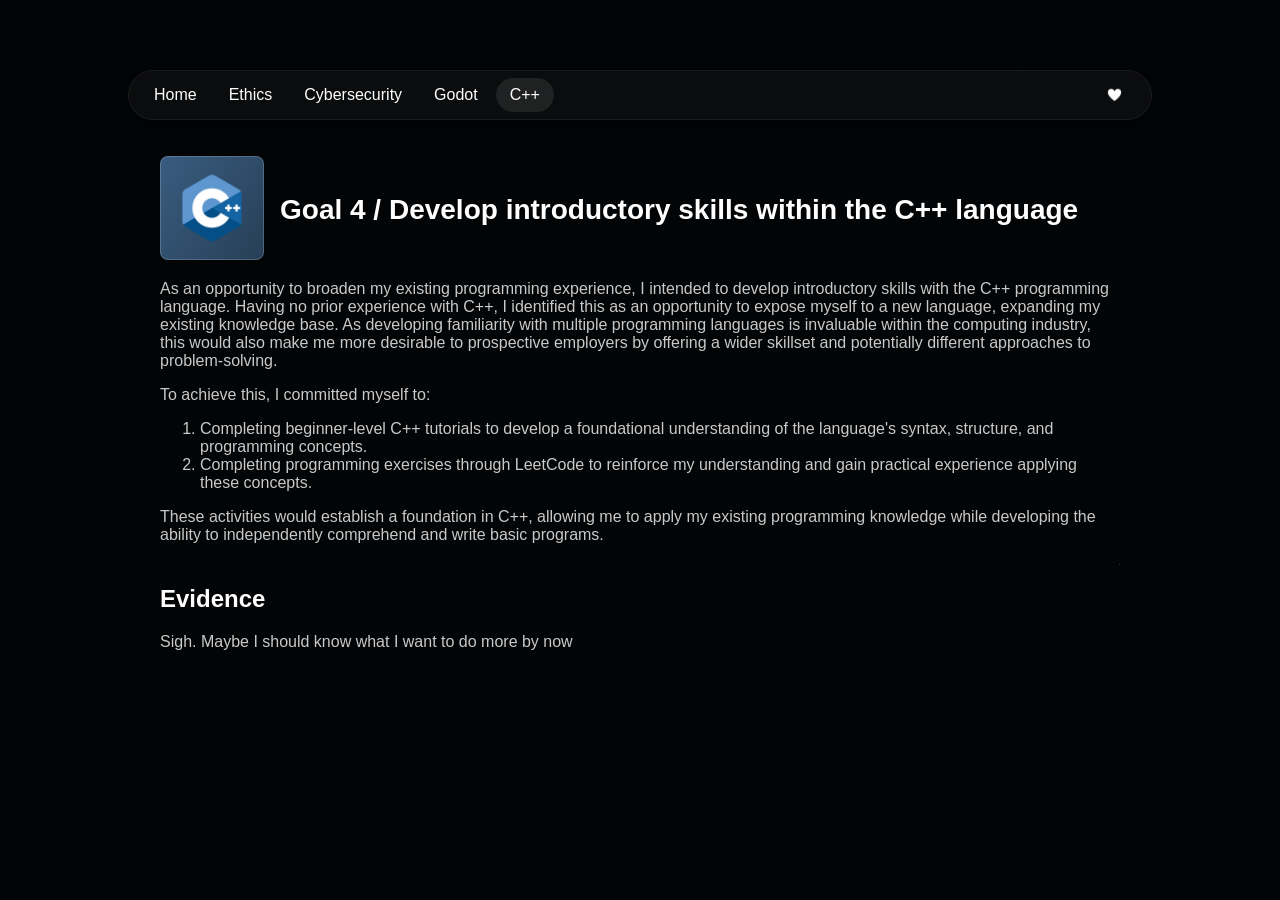
==== cpp.html @ a12788d6 "EVERYTHING" ====
<!DOCTYPE html>

<html>
    <head>
        <title>Goal 1 / Ethics</title>
        <link rel="icon" type="image/x-icon" href="images/favicon.ico">
        <link rel="stylesheet" href="websystems.css">
    </head>

    <body>

        <header>
            <div class="topgrad"></div>

            <div class="navbar">
                <div class="left">
                    <a href="index.html">Home</a>
                    <a href="ethics.html">Ethics</a>
                    <a href="cybersecurity.html">Cybersecurity</a>
                    <a href="godot.html">Godot</a>
                    <a class="active" href="cpp.html">C++</a>             
                </div>
                
                <div class="right">
                    <a style="float:right; color:transparent; text-shadow:0 0 0 white; font-size:12px;" href="https://www.youtube.com/watch?v=dQw4w9WgXcQ">❤️</a>
                </div>
            </div> 
        </header>

        <goal>
            <div class="goal">
                <div>
                    <img style="background: linear-gradient(125deg,rgba(94, 151, 208, .6) 0%, rgba(94, 151, 208, .4) 100%);" src="images/cpp.png" alt="tony tony chopper drinking coffee." class="goalpic"/>
                </div>
                    <p class="goalname primary">Goal 4 / Develop introductory skills within the C++ language</p>                  
            </div>
            <p>As an opportunity to broaden my existing programming experience, I intended to develop introductory skills with the C++ programming language. Having no prior experience with C++, I identified this as an opportunity to expose myself to a new language, expanding my existing knowledge base. As developing familiarity with multiple programming languages is invaluable within the computing industry, this would also make me more desirable to prospective employers by offering a wider skillset and potentially different approaches to problem-solving.</p>
            <p>To achieve this, I committed myself to:</p>
            <ol>
                <li>Completing beginner-level C++ tutorials to develop a foundational understanding of the language's syntax, structure, and programming concepts.</li>
                <li>Completing programming exercises through LeetCode to reinforce my understanding and gain practical experience applying these concepts.</li>
            </ol>
            <p>These activities would establish a foundation in C++, allowing me to apply my existing programming knowledge while developing the ability to independently comprehend and write basic programs.</p>
        </goal>

        <hr class="seperator">

        <about>
            <h2 class="primary">Evidence</h2>
            <p>Sigh. Maybe I should know what I want to do more by now</p>
        </about>



    </body>
</html>
---- websystems.css ----
/* 
CSS classes [5/5]
CSS id [0/1]
div [1/1]
span [0/1]
table [0/1]
list [0/1]
image [1/1]
*/

body {background-color:#020406;margin:140px auto;padding-left:min(16px);padding-right:min(16px);max-width:960px;color:#C9C9C9;font-family:Helvetica,sans-serif}
img {border-radius:8px;outline:1px solid #ffffff30;outline-offset:-1px;}
h1 {margin-top:32px;padding-top:16px;}
h3 {color:#fefefe;}
a {text-decoration:none;color:#C9C9C9;}


.primary {color:#fefefe;font-family:Helvetica,sans-serif;}
.tertiary {color:#898989;font-family:Helvetica,sans-serif}

.topgrad {position:fixed;top:0;left:0;width:100%;height:140px;z-index:1;background:linear-gradient(to bottom,#020406 0%,#020406f2 20%,#020406cc 40%,#02040680 60%,#02040640 75%,#02040610 90%,transparent 100%);pointer-events:none;}

/* NAVBAR */

.navbar {top:70px;position:fixed;width:calc(100% - 40px);max-width:1000px;left:50%;transform:translateX(-50%);display:flex;align-items:center;justify-content:space-between;overflow:hidden;border-radius:50px;outline:1px solid #28282890;outline-offset:-1px;background-color:#14141490;padding:8px 12px;backdrop-filter:blur(10px);box-shadow:0 2px 4px 0 #00000020;z-index:2;}

.navbar i {float:left;text-align:center;text-decoration:none;color:#fefefe;font-weight:500;padding:8px 14px;margin-right:4px;}
.navbar a {float:left;text-align:center;text-decoration:none;color:#fefefe;font-weight:500;padding:8px 14px;margin-right:4px;transition:0.3s;font-family:Helvetica,sans-serif}
.navbar a:hover {background-color:#fefefe10;border-radius:50px;}
.navbar a:active {background-color:#fefefe16;border-radius:50px;position:relative;top:1px;}

.left, .right {display:flex;align-items:center;}

.left a {padding:8px 14px;text-decoration:none;margin-right:4px;}
.right a {color:#fefefe;padding:8px 14px;}

.active {background-color:#fefefe16;border-radius:50px;}
.active:hover {background-color:#fefefe16;border-radius:50px;}

/* PROFILE */

.profile {display:flex;}

.pfp {width:42px;height:auto;border-radius:100%;outline:1px solid #ffffff30;outline-offset:-1px;}

.name {font-size:28px;font-weight:700;font-family:Helvetica,sans-serif;margin:0;align-self:center;margin:0 16px;top:0px;}

.about {font-family:Helvetica,sans-serif;font-size:16px;margin:10px 0;}


/* GOAL */
.goal {display:flex;padding-top:16px;}

.goalpic {width:74px;height:auto;;outline:1px solid #ffffff30;outline-offset:-1px;padding:15px;}
.goalname {font-size:28px;font-weight:700;font-family:Helvetica,sans-serif;margin:0;align-self:center;margin:0 16px;top:0px;}

/* BUTTON */
/* Style buttons */
.btn {
  background-color: #040808;
  border: none;
  outline:1px solid #141414;
  border-radius:8px;
  font-size: 16px;
  color:#fefefe;font-weight:500;
  padding:16px 26px;
  margin-right: 10px;
  margin-right: 10px;
  display: inline-block;
}

/* Darker background on mouse-over */


.btn:hover {background-color:#14141480;}
.btn:active {background-color:#141414;position:relative;top:1px;}




/* GALLERY */
.gallery {display:grid;grid-template-columns:repeat(3,1fr);gap:12px;}

.gallery img {width:100%;object-fit:cover;display:block;border-radius:12px;}

@media (max-width:700px){.gallery {grid-template-columns:repeat(2,1fr);}}
@media (max-width:480px){.gallery {grid-template-columns:1fr;}}

hr {
  display: block;
  margin-top: 0.5em;
  margin-bottom: 0.5em;
  margin-left: auto;
  margin-right: auto;
  border-style: inset;
  border-width: 1px;
  border-color: #1b1c1c;
   border-bottom: none;
   margin-top: 20px;
}



/* Albums */

.albums {display:grid;grid-template-columns:repeat(auto-fit,minmax(120px,1fr));gap:12px;}

.album {text-align:left;}

.album img {width:100%;border-radius:8px;}
.album b {display:block;font-weight:700;margin-top:10px;}
.album a {display:block;margin-top:2px;color:#898989;}

/* Education Grid */

.cards {display:grid;grid-template-columns:repeat(2,1fr);gap:12px;}

.card {border-radius:20px;padding:24px;border:1px solid #141414;background-color:#ffffff01;}

.card h2 {font-size:20px;margin:0;}
.card ul {margin:0;padding-left:18px;}

@media (max-width:700px){.cards {grid-template-columns:1fr;}}

/* Tables */

table {background-color:#ffffff01;width:100%;border-collapse:separate;border-spacing:0;overflow:hidden;}

th, td {border:1px solid #141414;background-color:#ffffff01;padding:8px 12px;}

th:not(:last-child), td:not(:last-child) {border-right:none;}

tr:not(:last-child) td {border-bottom:none;}

tr:first-child th:first-child {border-top-left-radius:12px;}

tr:first-child th:last-child {border-top-right-radius:12px;}

tr:last-child td:first-child {border-bottom-left-radius:12px;}

tr:last-child td:last-child {border-bottom-right-radius:12px;}
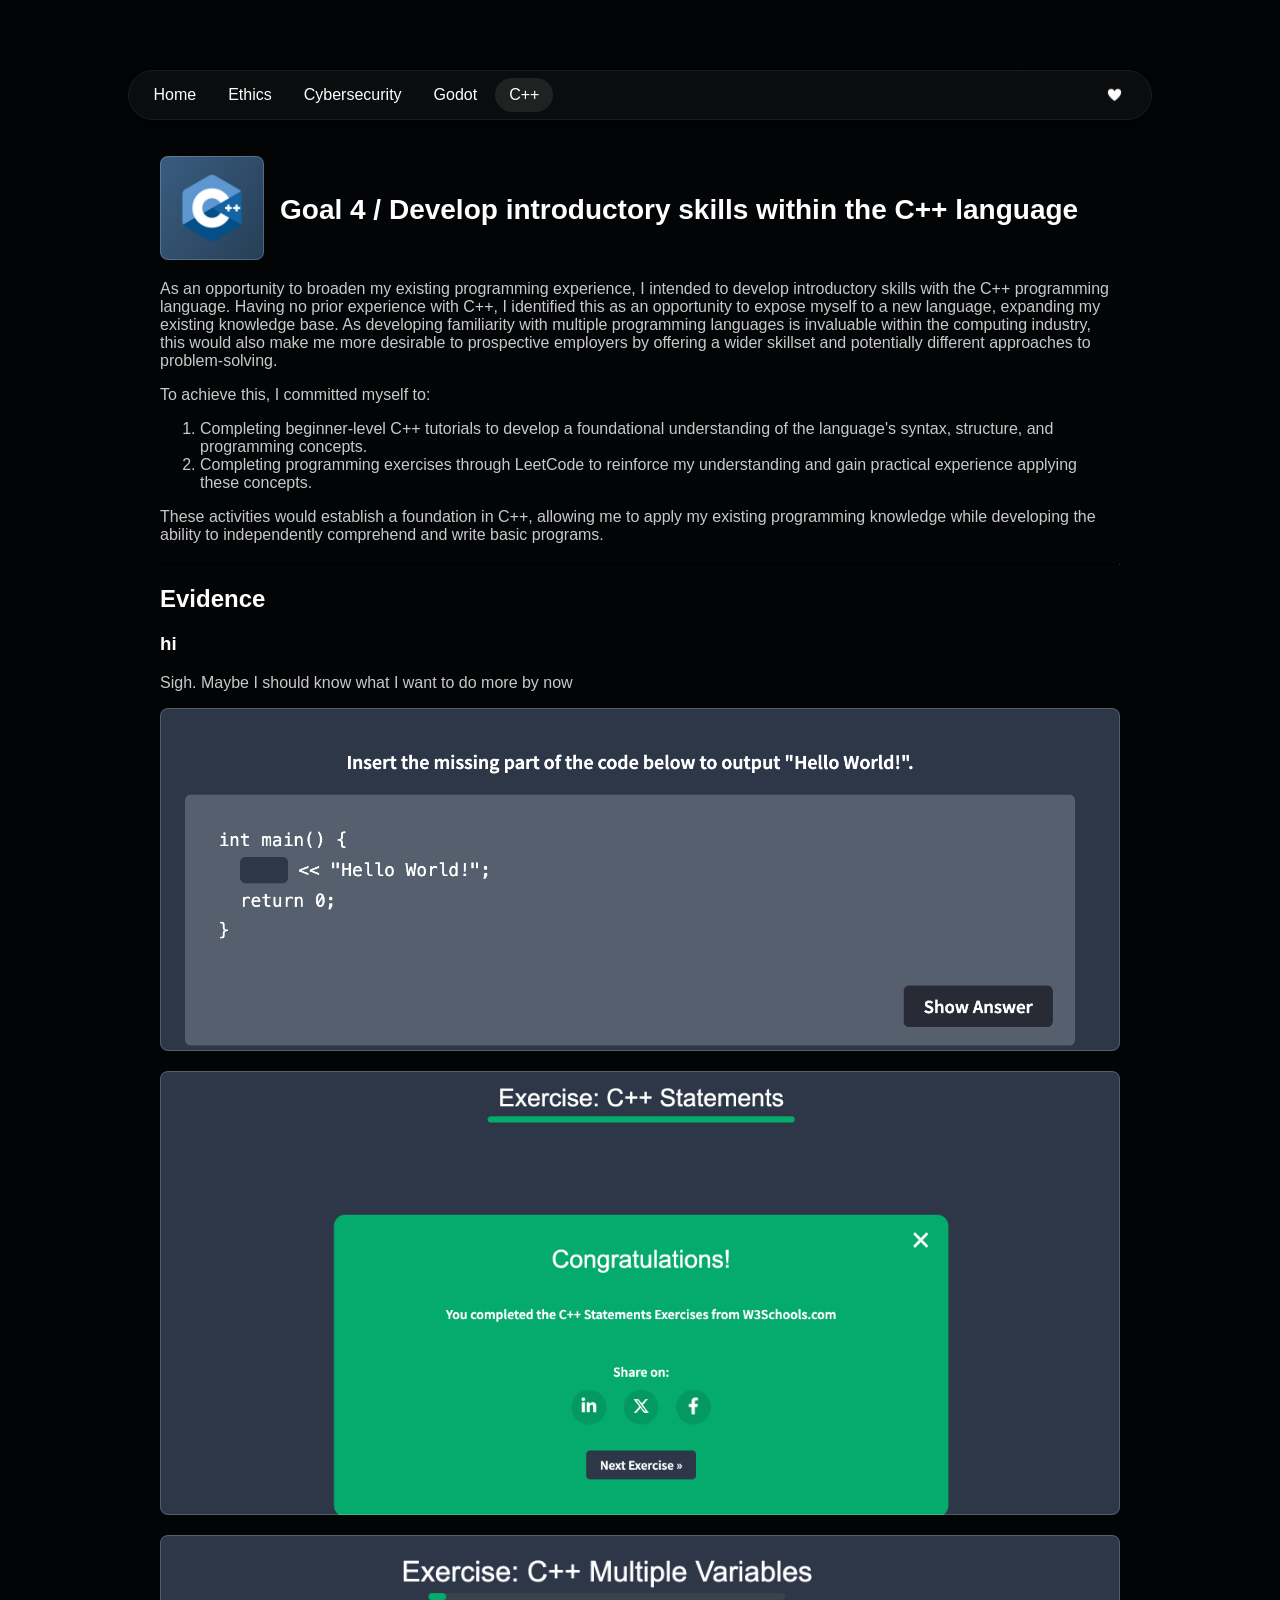
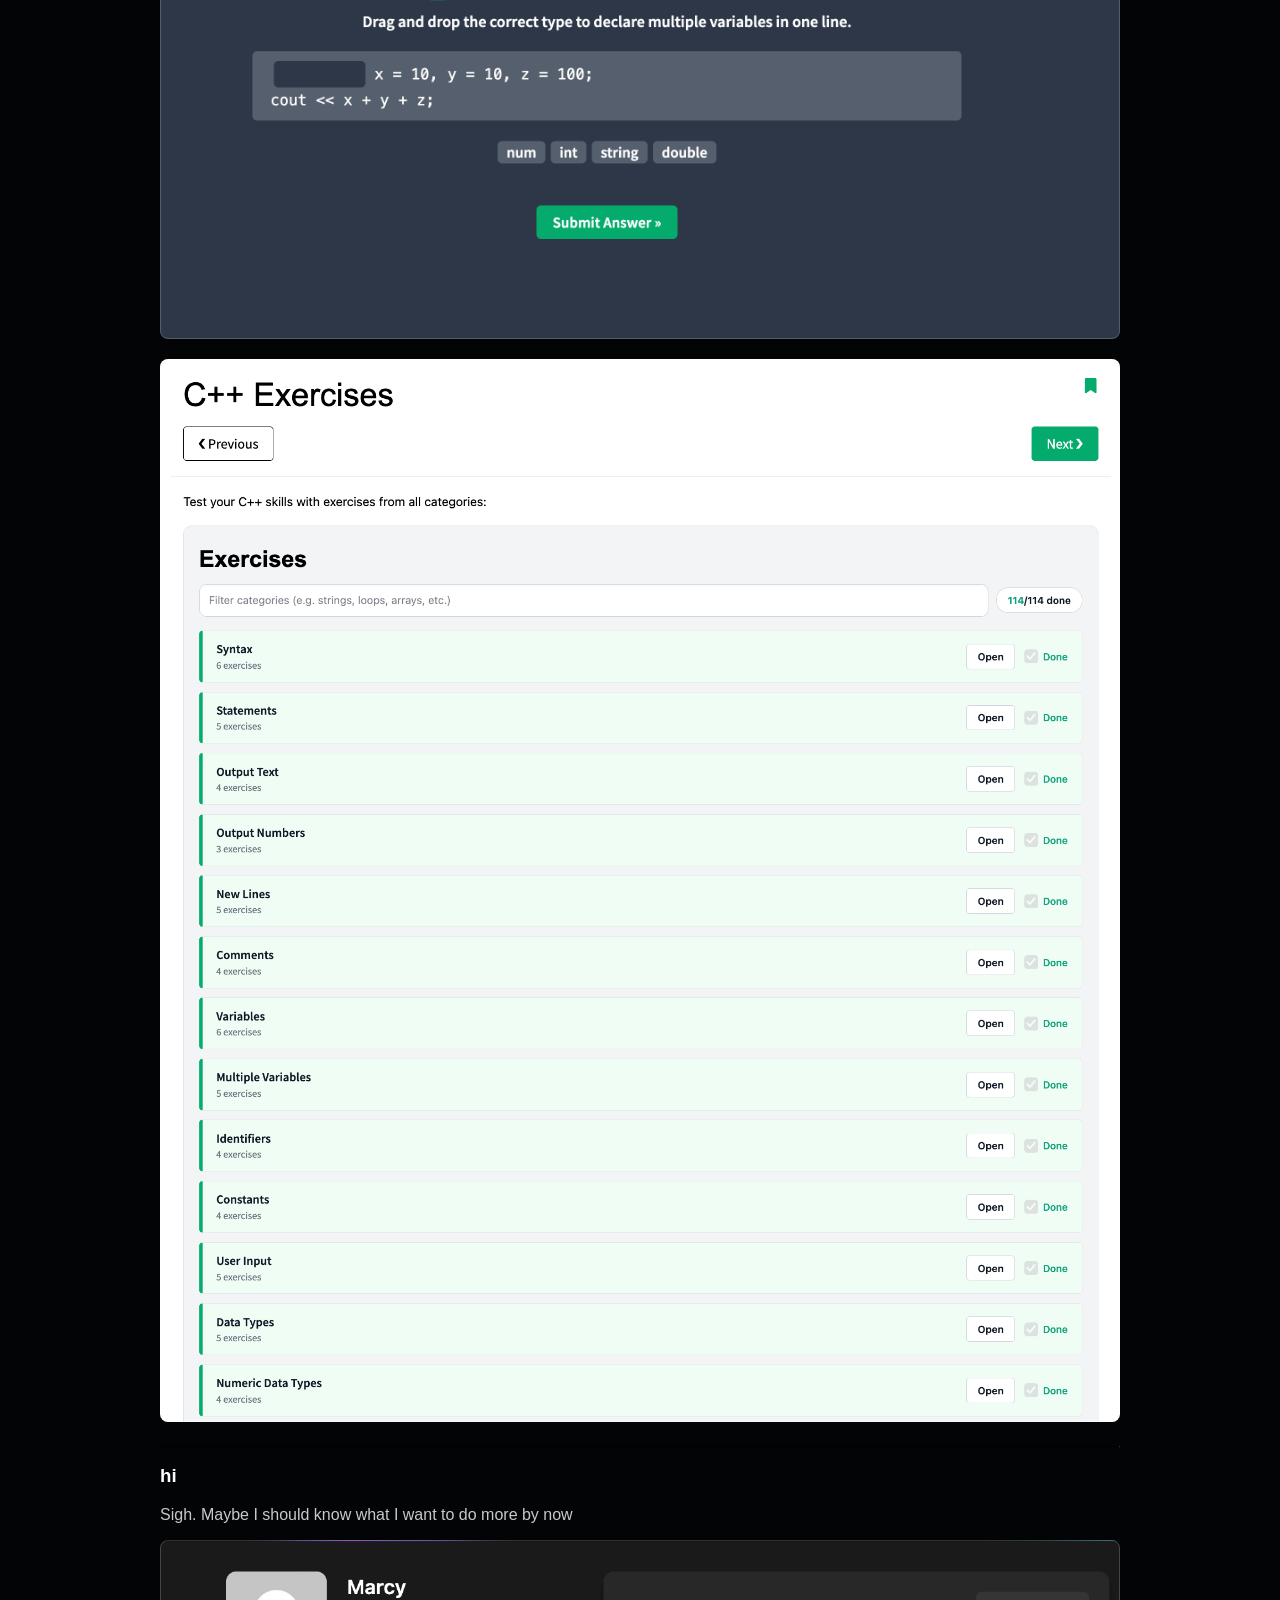
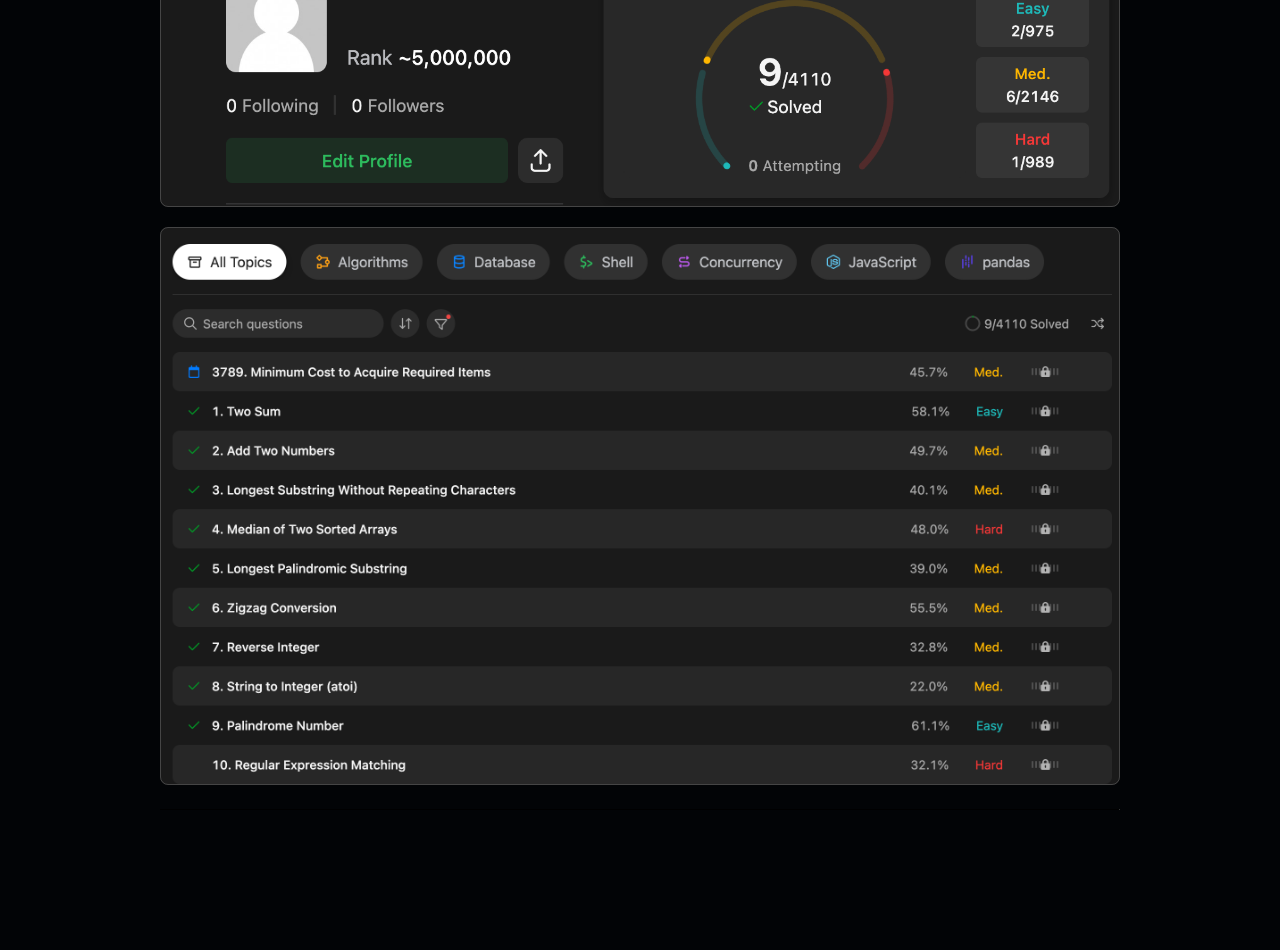
==== commit fd904226: "Evidence." ====
--- a/cpp.html
+++ b/cpp.html
@@ -47,7 +47,19 @@
 
         <about>
             <h2 class="primary">Evidence</h2>
+            <h3>hi</h3>
             <p>Sigh. Maybe I should know what I want to do more by now</p>
+            <img style="margin-bottom:16px;" class="ev" src="evidence/cpp/1.png" alt="">
+            <img style="margin-bottom:16px;" class="ev" src="evidence/cpp/2.png" alt="">
+            <img style="margin-bottom:16px;" class="ev" src="evidence/cpp/3.png" alt="">
+            <img class="ev" src="evidence/cpp/4.png" alt="">
+            <hr class="seperator">  
+
+            <h3>hi</h3>
+            <p>Sigh. Maybe I should know what I want to do more by now</p>
+            <img style="margin-bottom:16px;" class="ev" src="evidence/cpp/5.png" alt="">
+            <img class="ev" src="evidence/cpp/6.png" alt="">
+            <hr class="seperator">
         </about>
 
 
--- a/websystems.css
+++ b/websystems.css
@@ -14,6 +14,7 @@
 h3 {color:#fefefe;}
 a {text-decoration:none;color:#C9C9C9;}
 
+.ev {max-width: 100%;}
 
 .primary {color:#fefefe;font-family:Helvetica,sans-serif;}
 .tertiary {color:#898989;font-family:Helvetica,sans-serif}
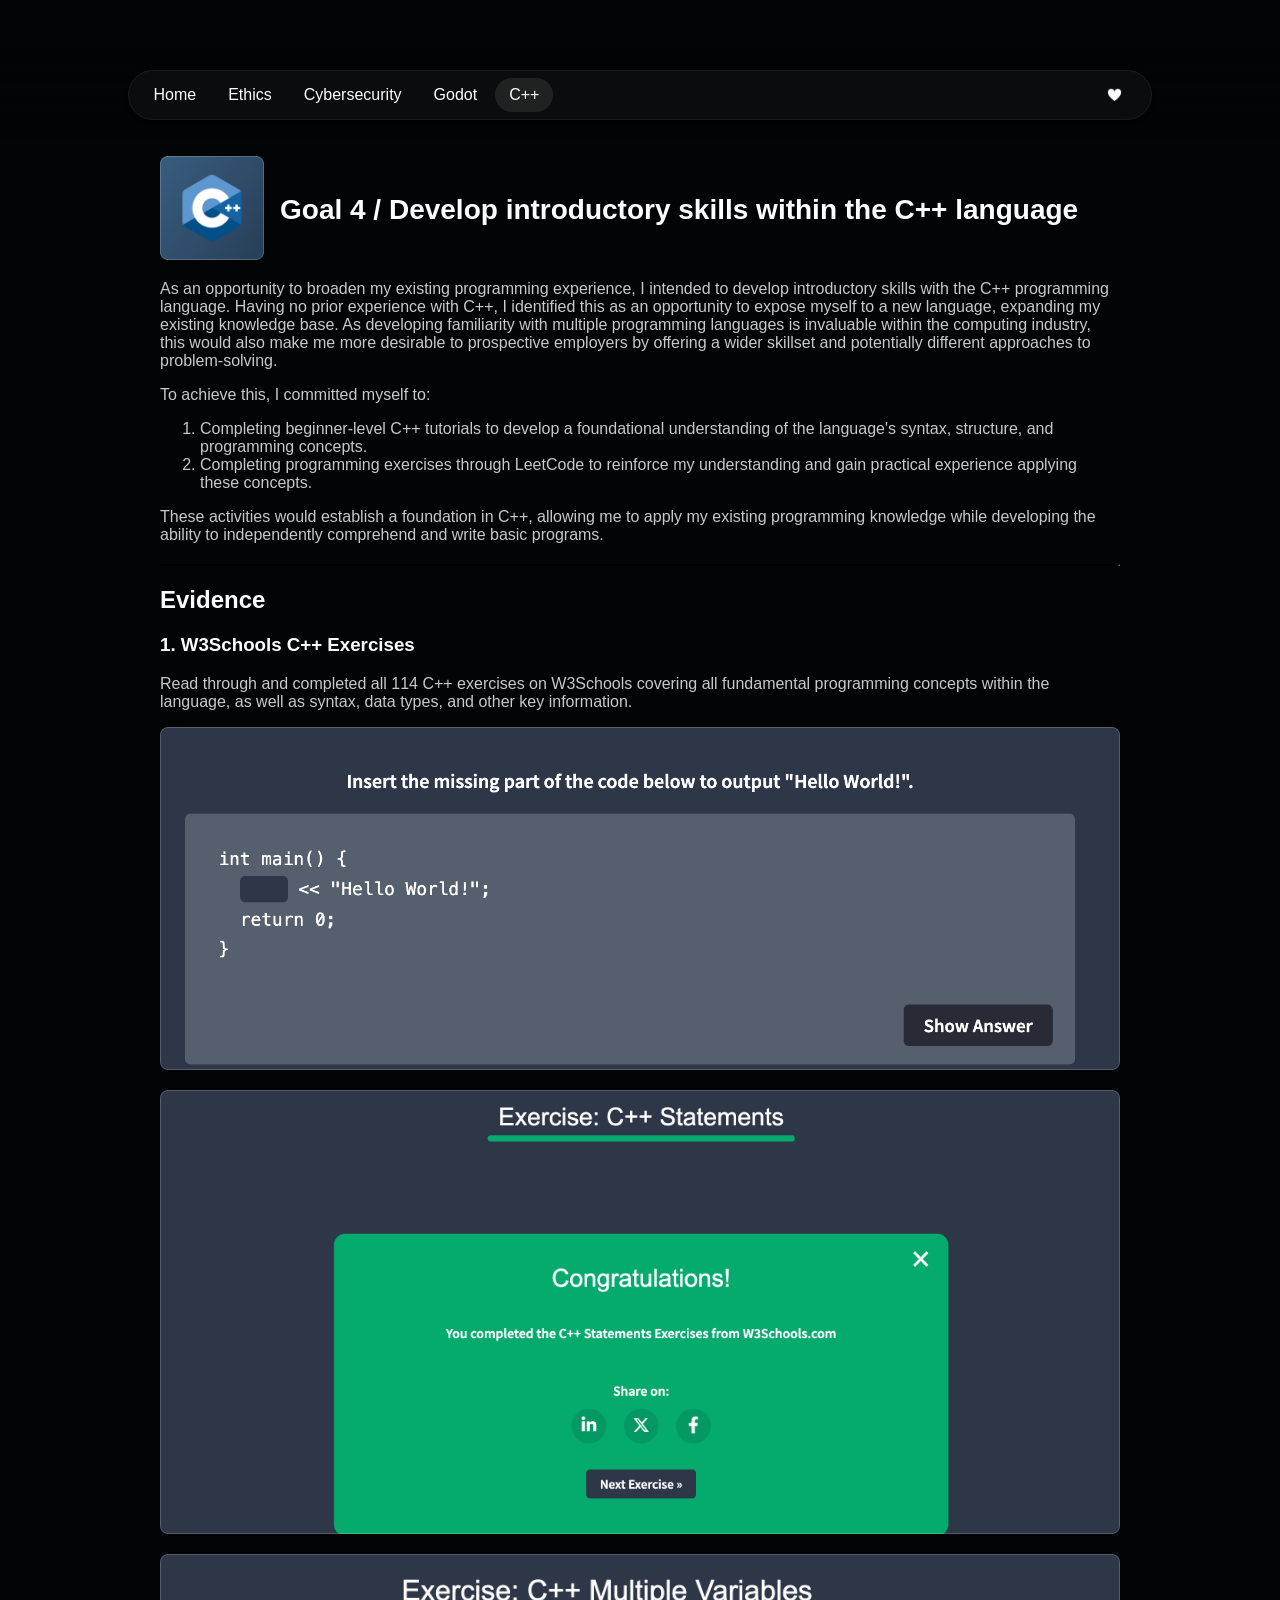
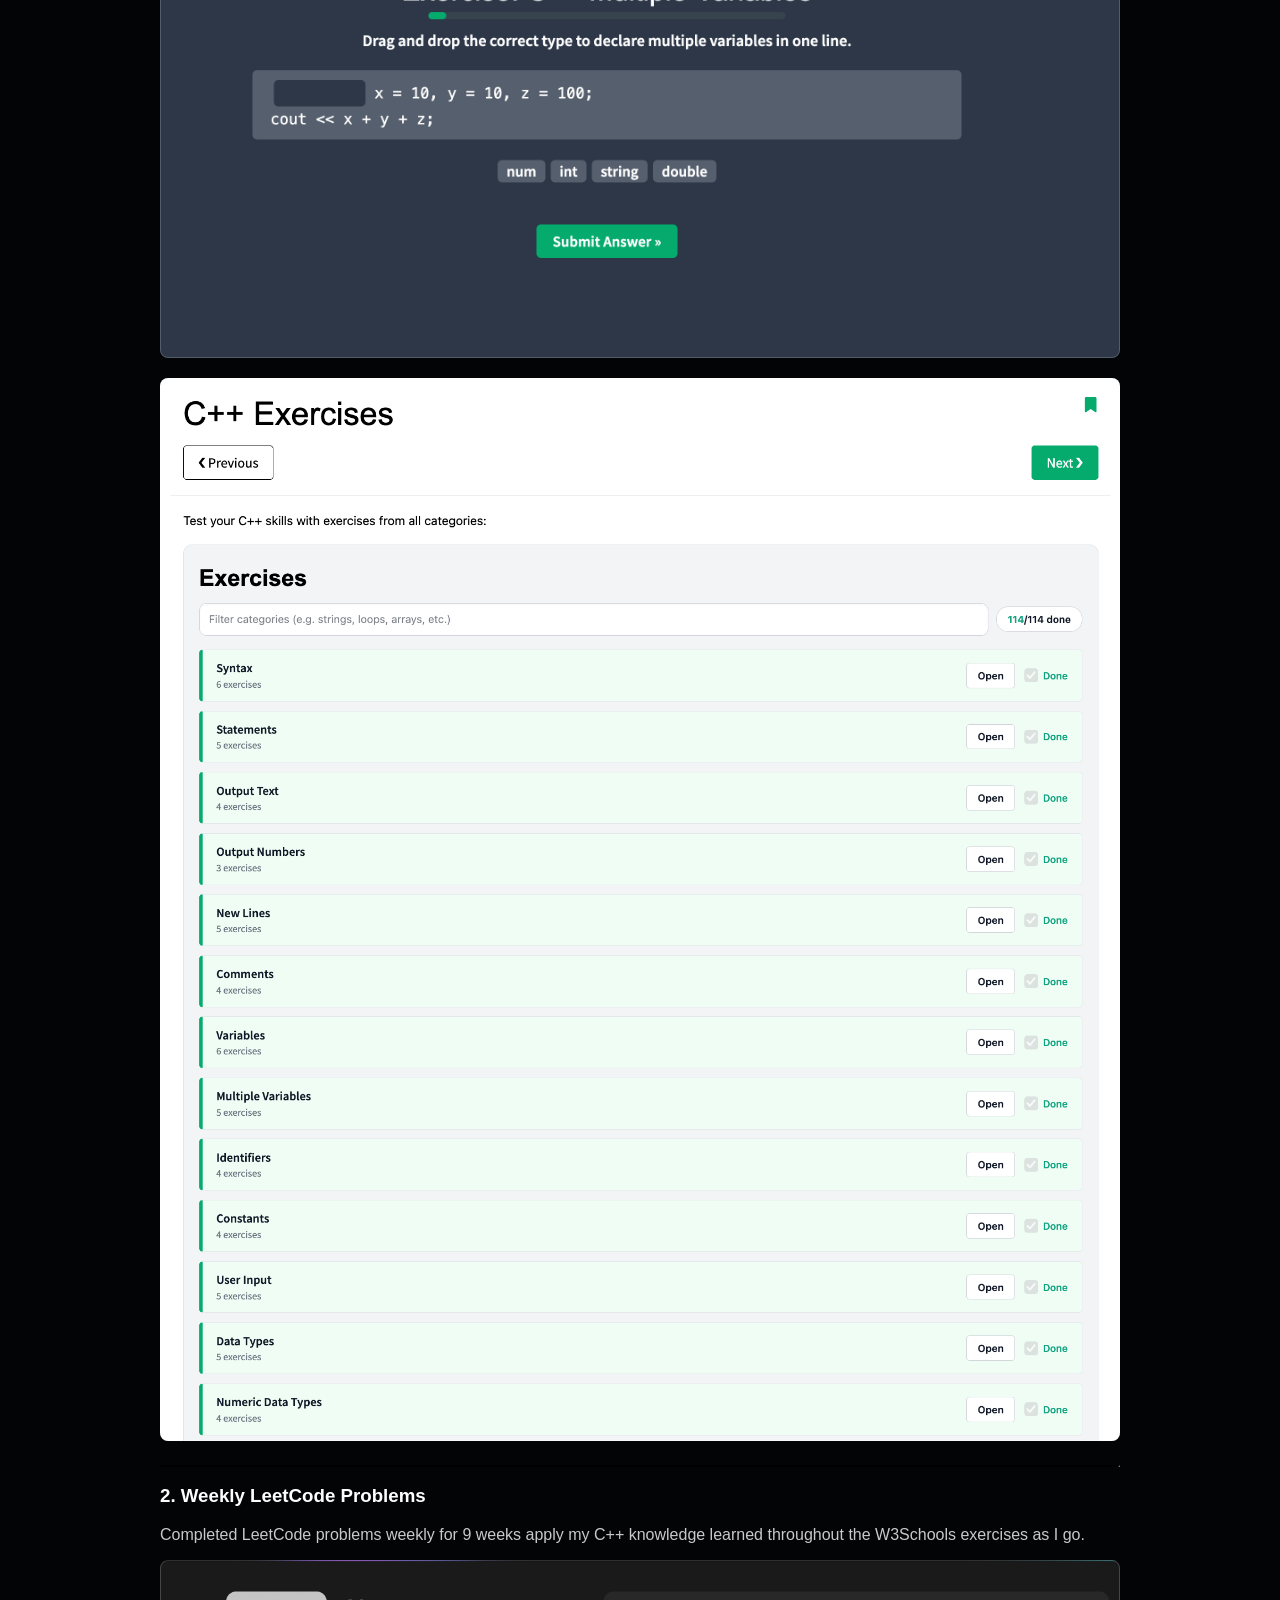
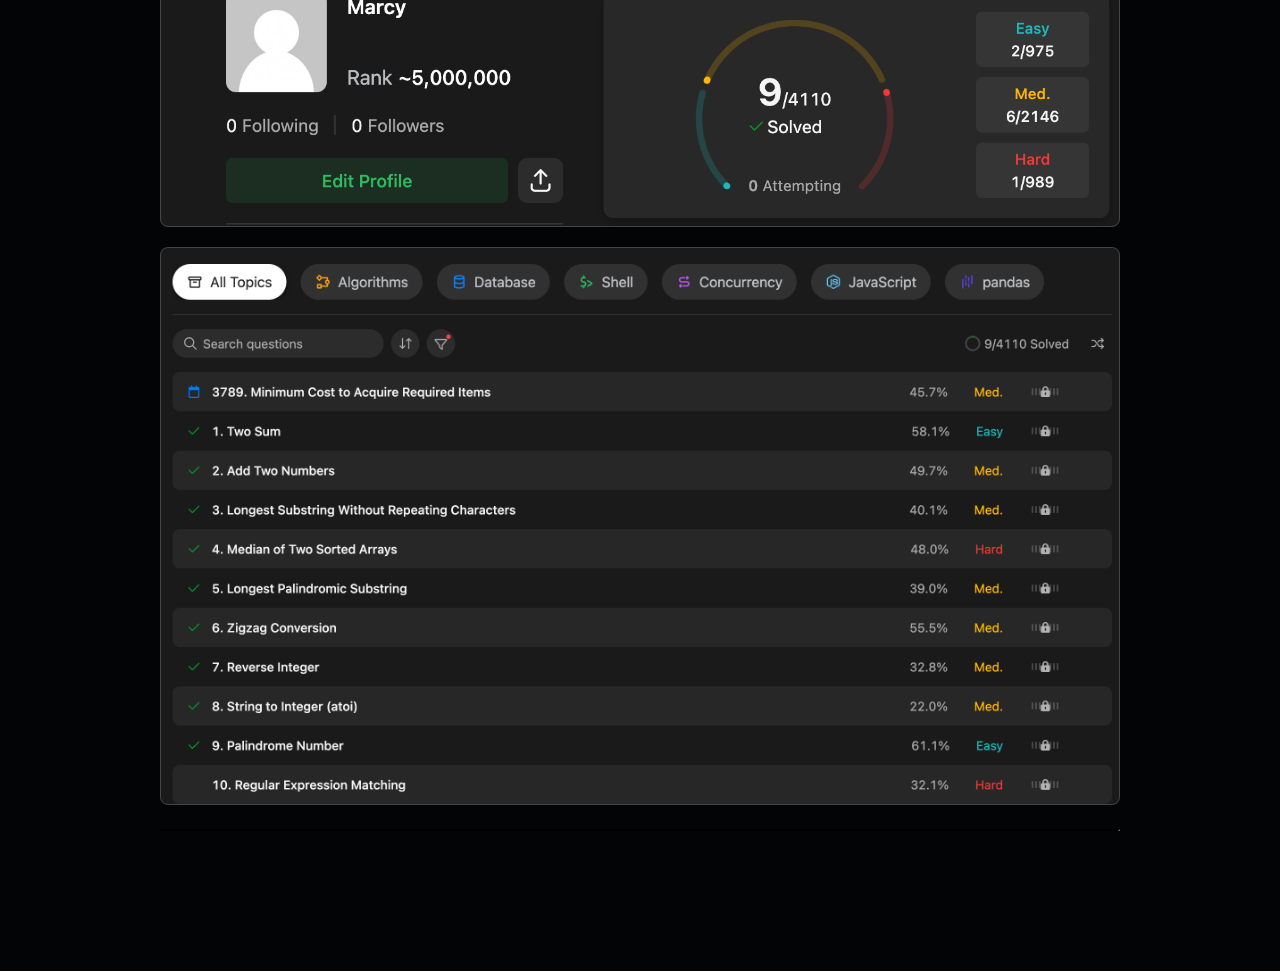
==== commit 2987a3e2: "Evidence explained." ====
--- a/cpp.html
+++ b/cpp.html
@@ -47,16 +47,16 @@
 
         <about>
             <h2 class="primary">Evidence</h2>
-            <h3>hi</h3>
-            <p>Sigh. Maybe I should know what I want to do more by now</p>
+            <h3>1. W3Schools C++ Exercises</h3>
+            <p>Read through and completed all 114 C++ exercises on W3Schools covering all fundamental programming concepts within the language, as well as syntax, data types, and other key information.</p>
             <img style="margin-bottom:16px;" class="ev" src="evidence/cpp/1.png" alt="">
             <img style="margin-bottom:16px;" class="ev" src="evidence/cpp/2.png" alt="">
             <img style="margin-bottom:16px;" class="ev" src="evidence/cpp/3.png" alt="">
             <img class="ev" src="evidence/cpp/4.png" alt="">
             <hr class="seperator">  
 
-            <h3>hi</h3>
-            <p>Sigh. Maybe I should know what I want to do more by now</p>
+            <h3>2. Weekly LeetCode Problems </h3>
+            <p>Completed LeetCode problems weekly for 9 weeks apply my C++ knowledge learned throughout the W3Schools exercises as I go. </p>
             <img style="margin-bottom:16px;" class="ev" src="evidence/cpp/5.png" alt="">
             <img class="ev" src="evidence/cpp/6.png" alt="">
             <hr class="seperator">
--- a/websystems.css
+++ b/websystems.css
@@ -94,7 +94,7 @@
   margin-left: auto;
   margin-right: auto;
   border-style: inset;
-  border-width: 1px;
+  border-width: 2px;
   border-color: #1b1c1c;
    border-bottom: none;
    margin-top: 20px;
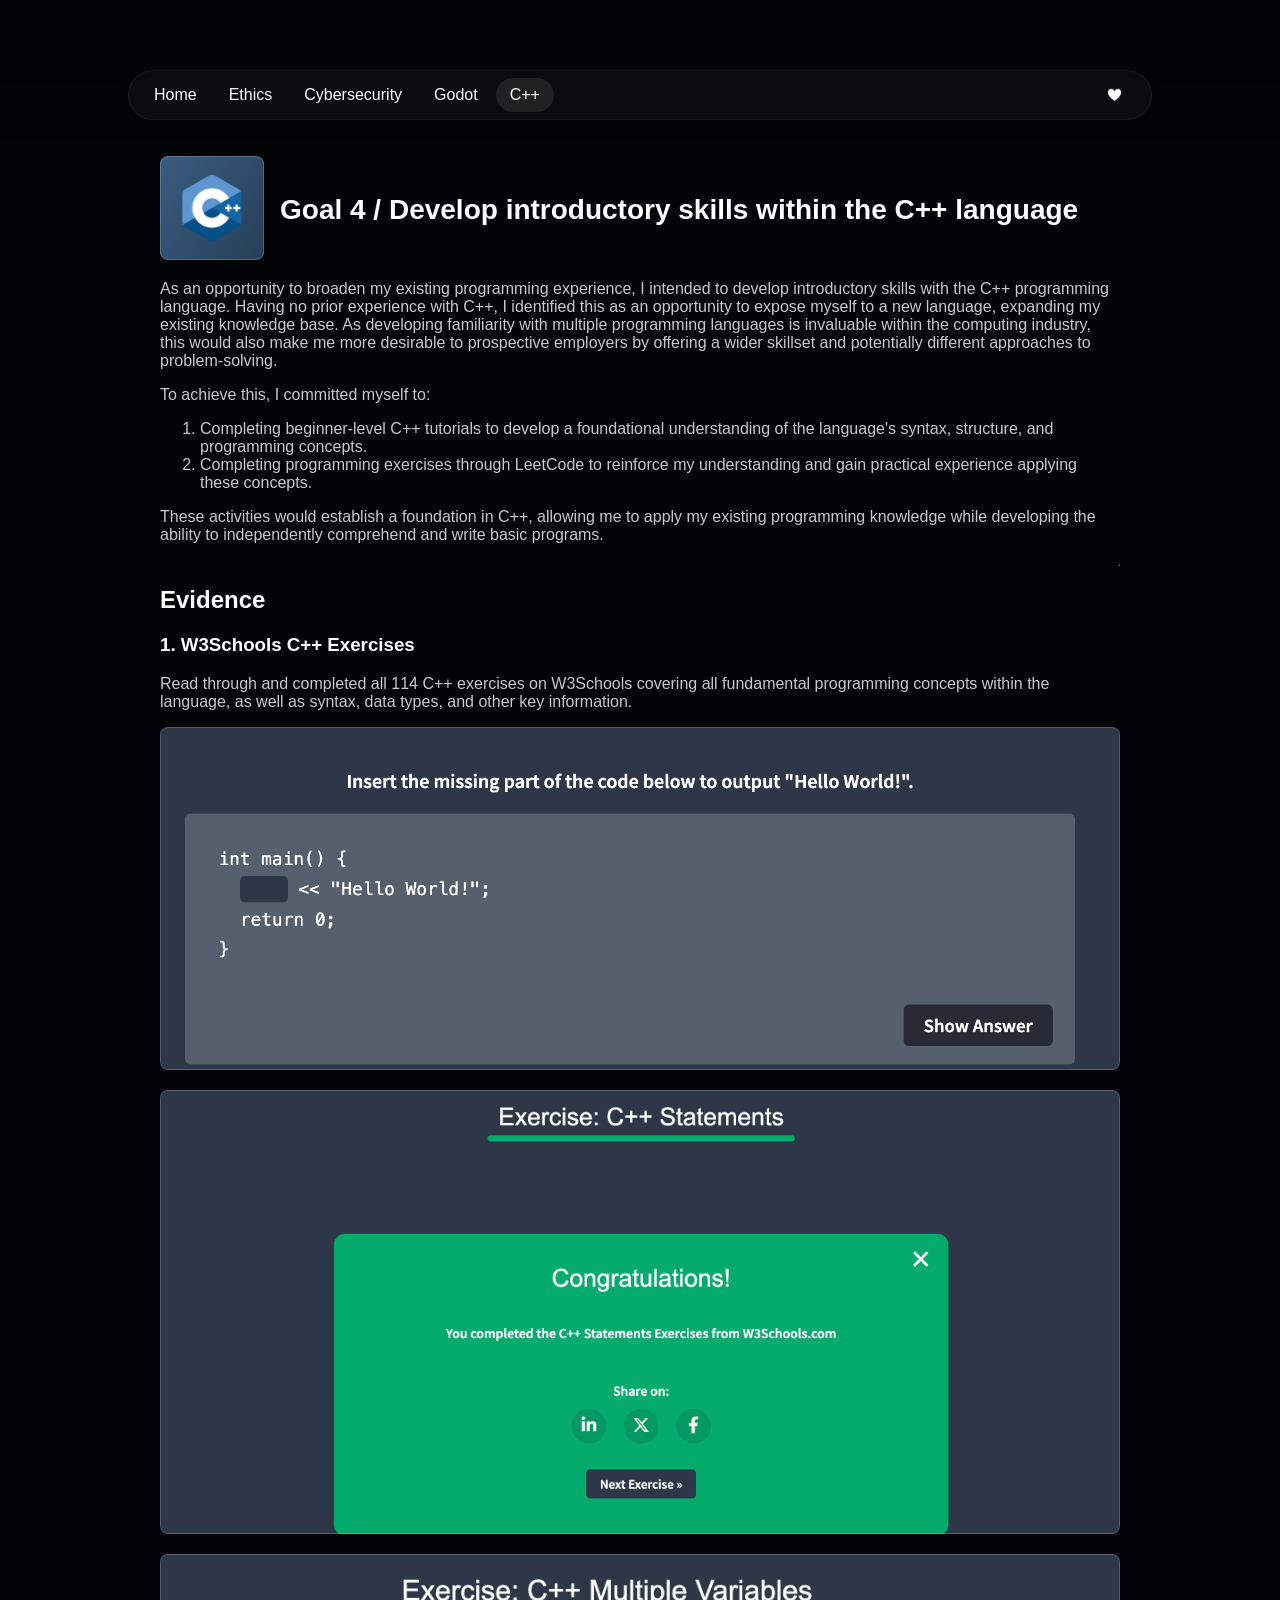
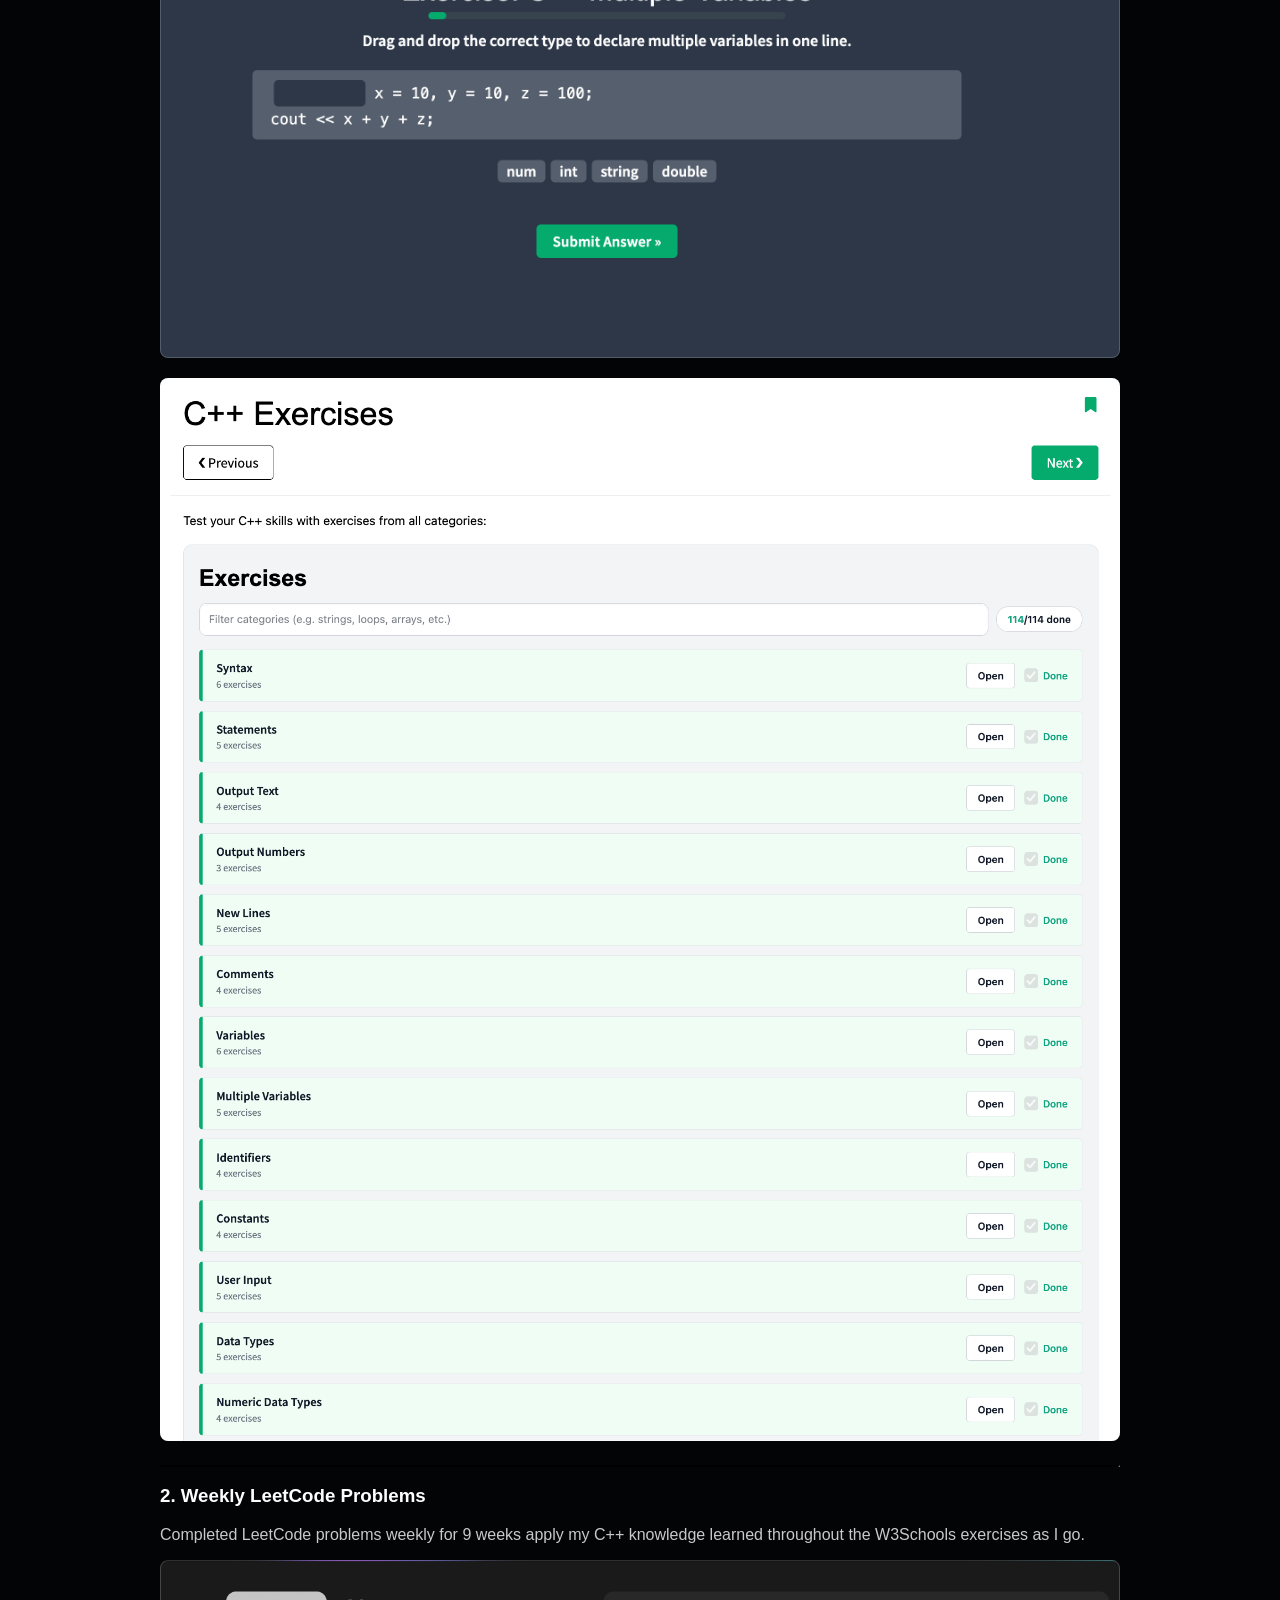
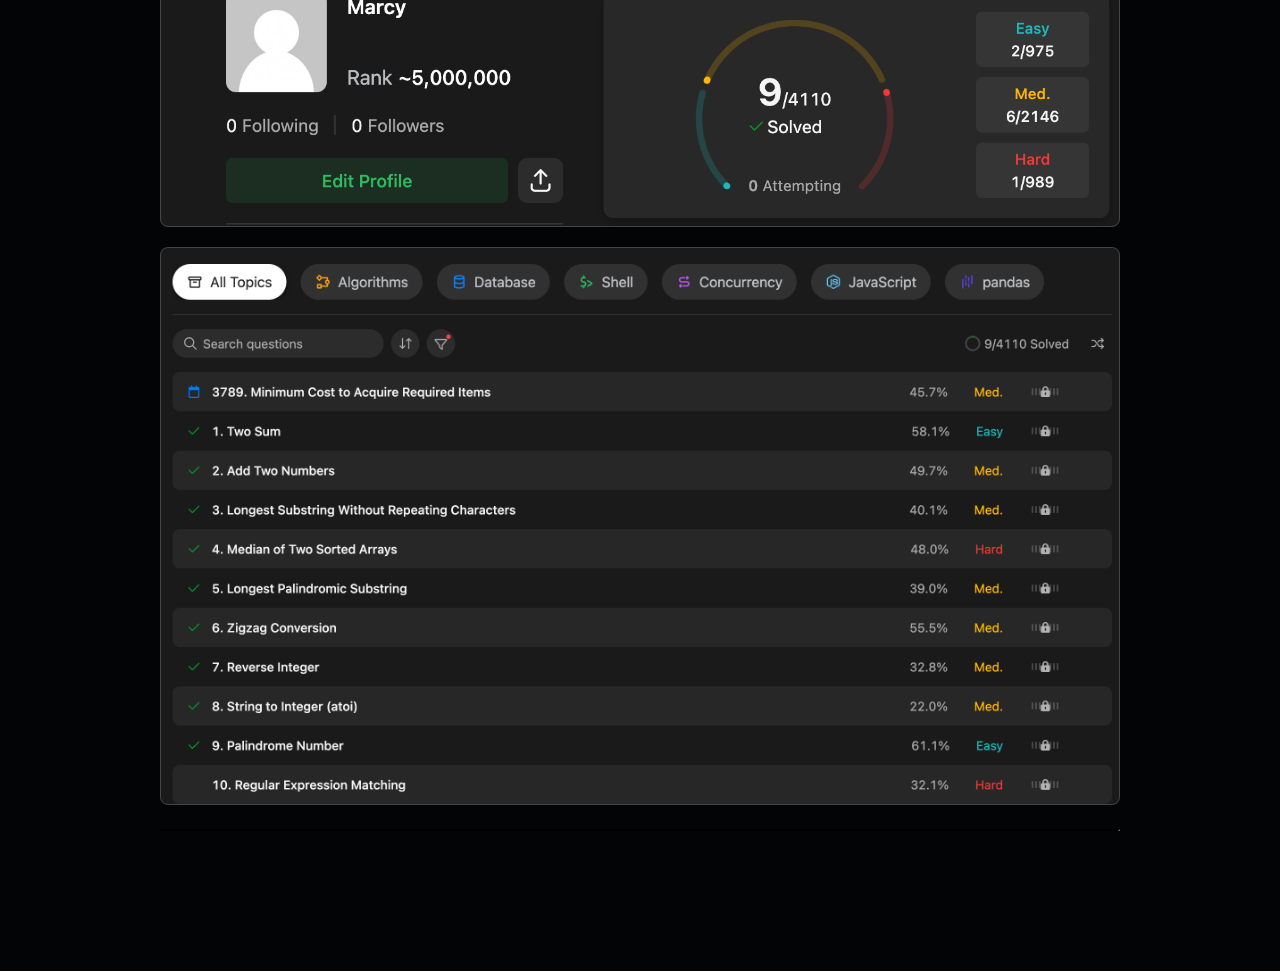
==== commit 7859d1d4: "Cleaned links." ====
--- a/cpp.html
+++ b/cpp.html
@@ -14,11 +14,11 @@
 
             <div class="navbar">
                 <div class="left">
-                    <a href="index.html">Home</a>
-                    <a href="ethics.html">Ethics</a>
-                    <a href="cybersecurity.html">Cybersecurity</a>
-                    <a href="godot.html">Godot</a>
-                    <a class="active" href="cpp.html">C++</a>             
+                    <a href="index">Home</a>
+                    <a href="ethics">Ethics</a>
+                    <a href="cybersecurity">Cybersecurity</a>
+                    <a href="godot">Godot</a>
+                    <a class="active" href="cpp">C++</a>             
                 </div>
                 
                 <div class="right">
